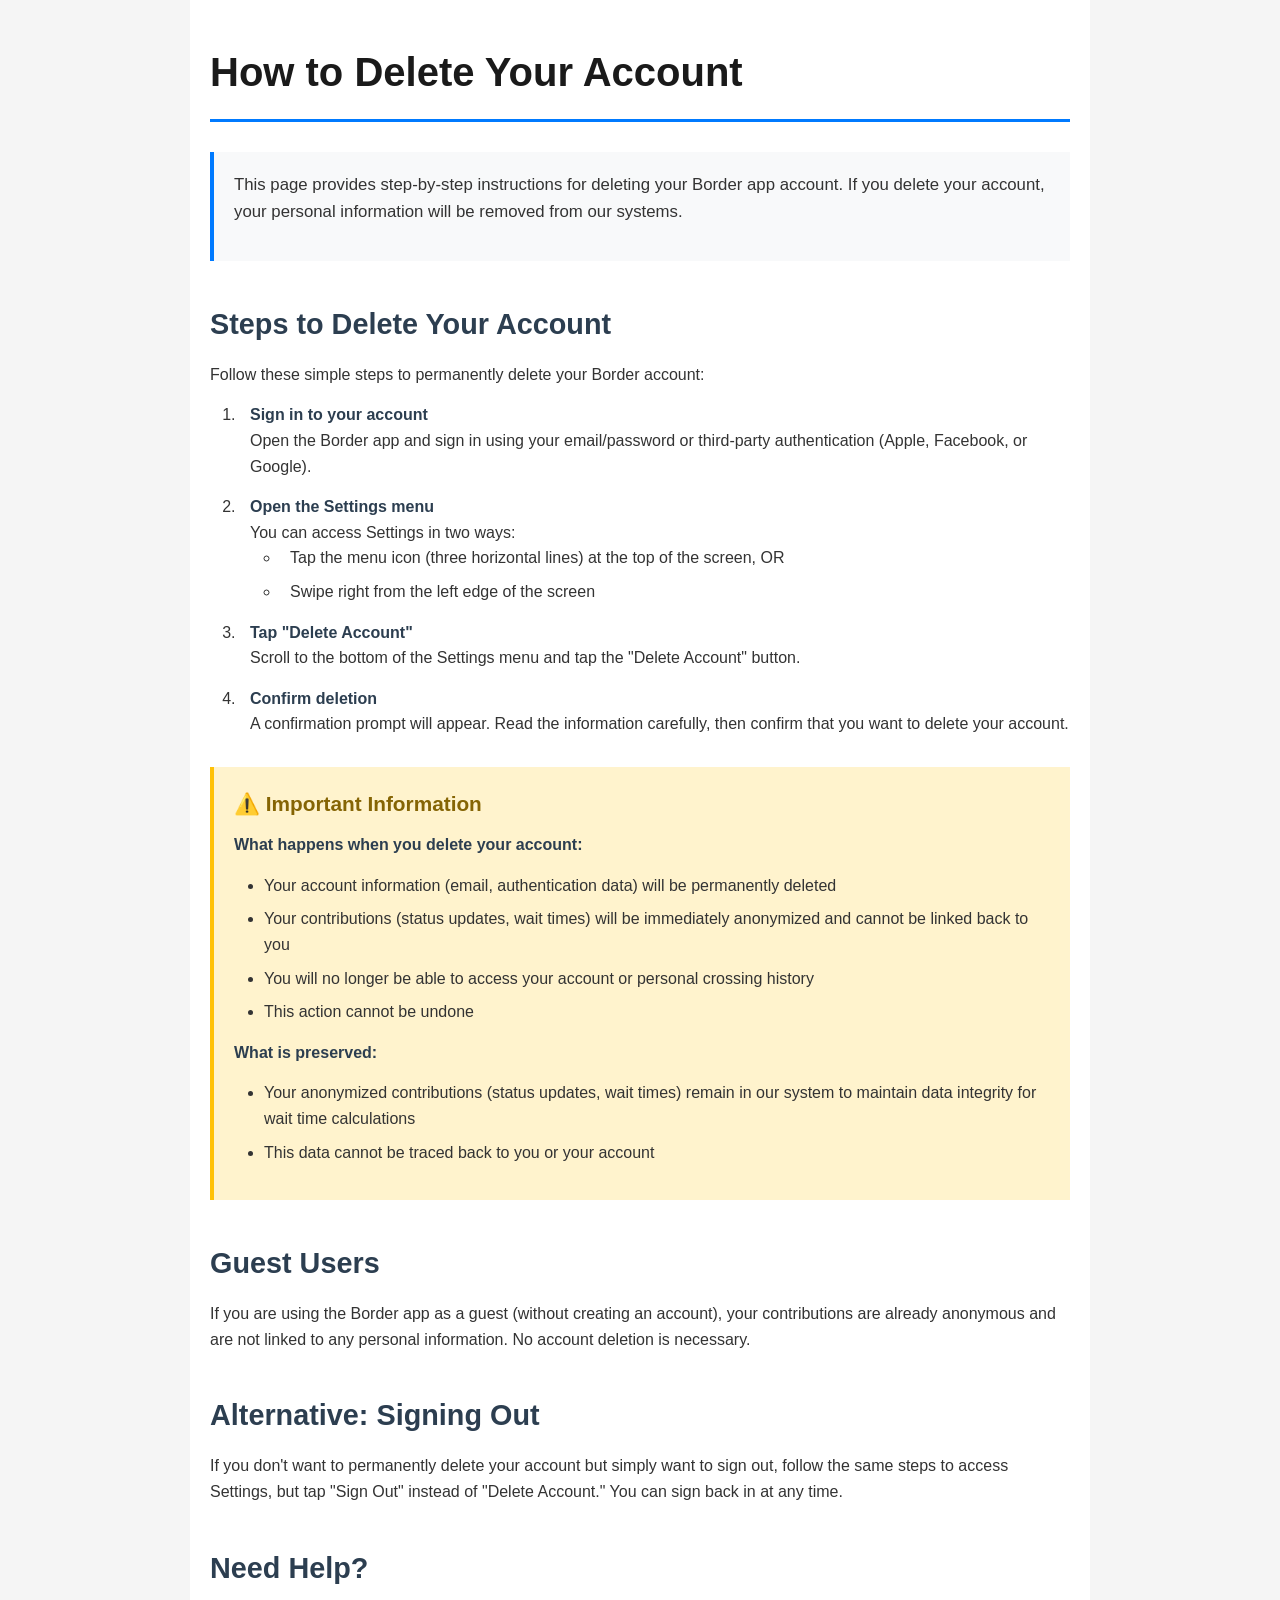
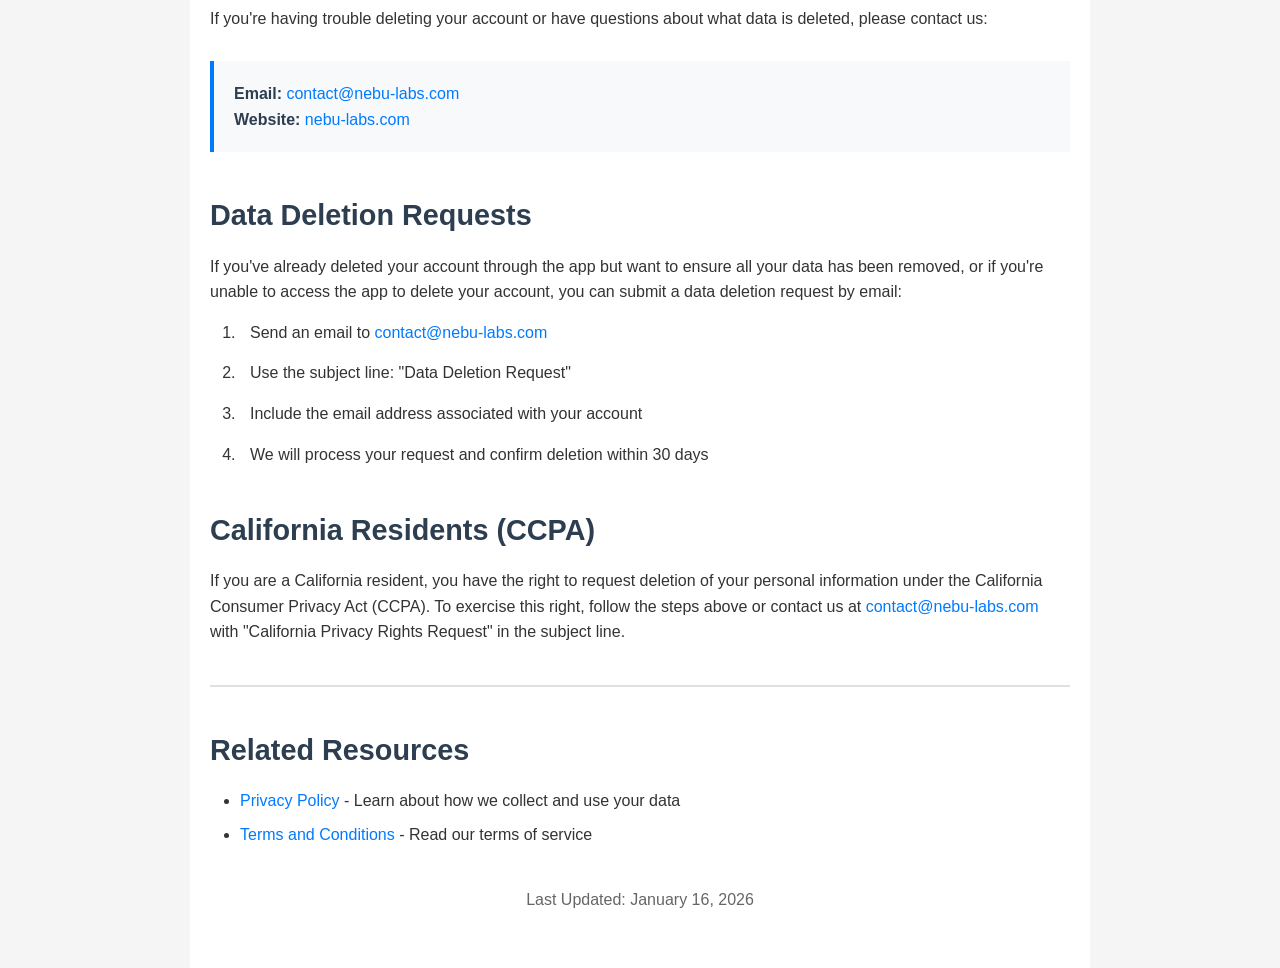
==== delete.html @ a64944a9 "Initial commit" ====
<!DOCTYPE html>
<html lang="en">
<head>
    <meta charset="UTF-8">
    <meta name="viewport" content="width=device-width, initial-scale=1.0">
    <title>How to Delete Your Account - Border App</title>
    <style>
        * {
            margin: 0;
            padding: 0;
            box-sizing: border-box;
        }
        
        body {
            font-family: -apple-system, BlinkMacSystemFont, 'Segoe UI', 'Helvetica', 'Arial', sans-serif;
            line-height: 1.6;
            color: #333;
            background: #f5f5f5;
        }
        
        .container {
            max-width: 900px;
            margin: 0 auto;
            padding: 40px 20px;
            background: white;
            min-height: 100vh;
        }
        
        h1 {
            font-size: 2.5em;
            margin-bottom: 20px;
            color: #1a1a1a;
            border-bottom: 3px solid #007AFF;
            padding-bottom: 15px;
        }
        
        .intro {
            background: #f8f9fa;
            border-left: 4px solid #007AFF;
            padding: 20px;
            margin: 30px 0;
            font-size: 1.05em;
        }
        
        h2 {
            font-size: 1.8em;
            margin-top: 40px;
            margin-bottom: 15px;
            color: #2c3e50;
        }
        
        h3 {
            font-size: 1.3em;
            margin-top: 25px;
            margin-bottom: 12px;
            color: #34495e;
        }
        
        p {
            margin-bottom: 15px;
        }
        
        ol {
            margin-left: 30px;
            margin-bottom: 20px;
        }
        
        ol li {
            margin-bottom: 15px;
            padding-left: 10px;
        }
        
        ul {
            margin-left: 30px;
            margin-bottom: 15px;
        }
        
        ul li {
            margin-bottom: 8px;
        }
        
        strong {
            color: #2c3e50;
        }
        
        a {
            color: #007AFF;
            text-decoration: none;
        }
        
        a:hover {
            text-decoration: underline;
        }
        
        .warning-box {
            background: #fff3cd;
            border-left: 4px solid #ffc107;
            padding: 20px;
            margin: 30px 0;
        }
        
        .warning-box h3 {
            color: #856404;
            margin-top: 0;
        }
        
        .contact-box {
            background: #f8f9fa;
            border-left: 4px solid #007AFF;
            padding: 20px;
            margin: 30px 0;
        }
        
        .step-number {
            background: #007AFF;
            color: white;
            border-radius: 50%;
            padding: 5px 12px;
            margin-right: 10px;
            font-weight: bold;
        }
        
        hr {
            border: none;
            border-top: 2px solid #e0e0e0;
            margin: 40px 0;
        }
        
        @media (max-width: 768px) {
            .container {
                padding: 20px 15px;
            }
            
            h1 {
                font-size: 2em;
            }
            
            h2 {
                font-size: 1.5em;
            }
        }
    </style>
</head>
<body>
    <div class="container">
        <h1>How to Delete Your Account</h1>
        
        <div class="intro">
            <p>This page provides step-by-step instructions for deleting your Border app account. If you delete your account, your personal information will be removed from our systems.</p>
        </div>

        <h2>Steps to Delete Your Account</h2>
        
        <p>Follow these simple steps to permanently delete your Border account:</p>

        <ol>
            <li>
                <strong>Sign in to your account</strong><br>
                Open the Border app and sign in using your email/password or third-party authentication (Apple, Facebook, or Google).
            </li>
            
            <li>
                <strong>Open the Settings menu</strong><br>
                You can access Settings in two ways:
                <ul>
                    <li>Tap the menu icon (three horizontal lines) at the top of the screen, OR</li>
                    <li>Swipe right from the left edge of the screen</li>
                </ul>
            </li>
            
            <li>
                <strong>Tap "Delete Account"</strong><br>
                Scroll to the bottom of the Settings menu and tap the "Delete Account" button.
            </li>
            
            <li>
                <strong>Confirm deletion</strong><br>
                A confirmation prompt will appear. Read the information carefully, then confirm that you want to delete your account.
            </li>
        </ol>

        <div class="warning-box">
            <h3>⚠️ Important Information</h3>
            <p><strong>What happens when you delete your account:</strong></p>
            <ul>
                <li>Your account information (email, authentication data) will be permanently deleted</li>
                <li>Your contributions (status updates, wait times) will be immediately anonymized and cannot be linked back to you</li>
                <li>You will no longer be able to access your account or personal crossing history</li>
                <li>This action cannot be undone</li>
            </ul>
            
            <p><strong>What is preserved:</strong></p>
            <ul>
                <li>Your anonymized contributions (status updates, wait times) remain in our system to maintain data integrity for wait time calculations</li>
                <li>This data cannot be traced back to you or your account</li>
            </ul>
        </div>

        <h2>Guest Users</h2>
        <p>If you are using the Border app as a guest (without creating an account), your contributions are already anonymous and are not linked to any personal information. No account deletion is necessary.</p>

        <h2>Alternative: Signing Out</h2>
        <p>If you don't want to permanently delete your account but simply want to sign out, follow the same steps to access Settings, but tap "Sign Out" instead of "Delete Account." You can sign back in at any time.</p>

        <h2>Need Help?</h2>
        <p>If you're having trouble deleting your account or have questions about what data is deleted, please contact us:</p>
        
        <div class="contact-box">
            <strong>Email:</strong> <a href="mailto:contact@nebu-labs.com">contact@nebu-labs.com</a><br>
            <strong>Website:</strong> <a href="https://nebu-labs.com">nebu-labs.com</a>
        </div>

        <h2>Data Deletion Requests</h2>
        <p>If you've already deleted your account through the app but want to ensure all your data has been removed, or if you're unable to access the app to delete your account, you can submit a data deletion request by email:</p>
        
        <ol>
            <li>Send an email to <a href="mailto:contact@nebu-labs.com">contact@nebu-labs.com</a></li>
            <li>Use the subject line: "Data Deletion Request"</li>
            <li>Include the email address associated with your account</li>
            <li>We will process your request and confirm deletion within 30 days</li>
        </ol>

        <h2>California Residents (CCPA)</h2>
        <p>If you are a California resident, you have the right to request deletion of your personal information under the California Consumer Privacy Act (CCPA). To exercise this right, follow the steps above or contact us at <a href="mailto:contact@nebu-labs.com">contact@nebu-labs.com</a> with "California Privacy Rights Request" in the subject line.</p>

        <hr>

        <h2>Related Resources</h2>
        <ul>
            <li><a href="privacy.html">Privacy Policy</a> - Learn about how we collect and use your data</li>
            <li><a href="terms.html">Terms and Conditions</a> - Read our terms of service</li>
        </ul>

        <p style="text-align: center; color: #666; margin-top: 40px;">Last Updated: January 16, 2026</p>
    </div>
</body>
</html>
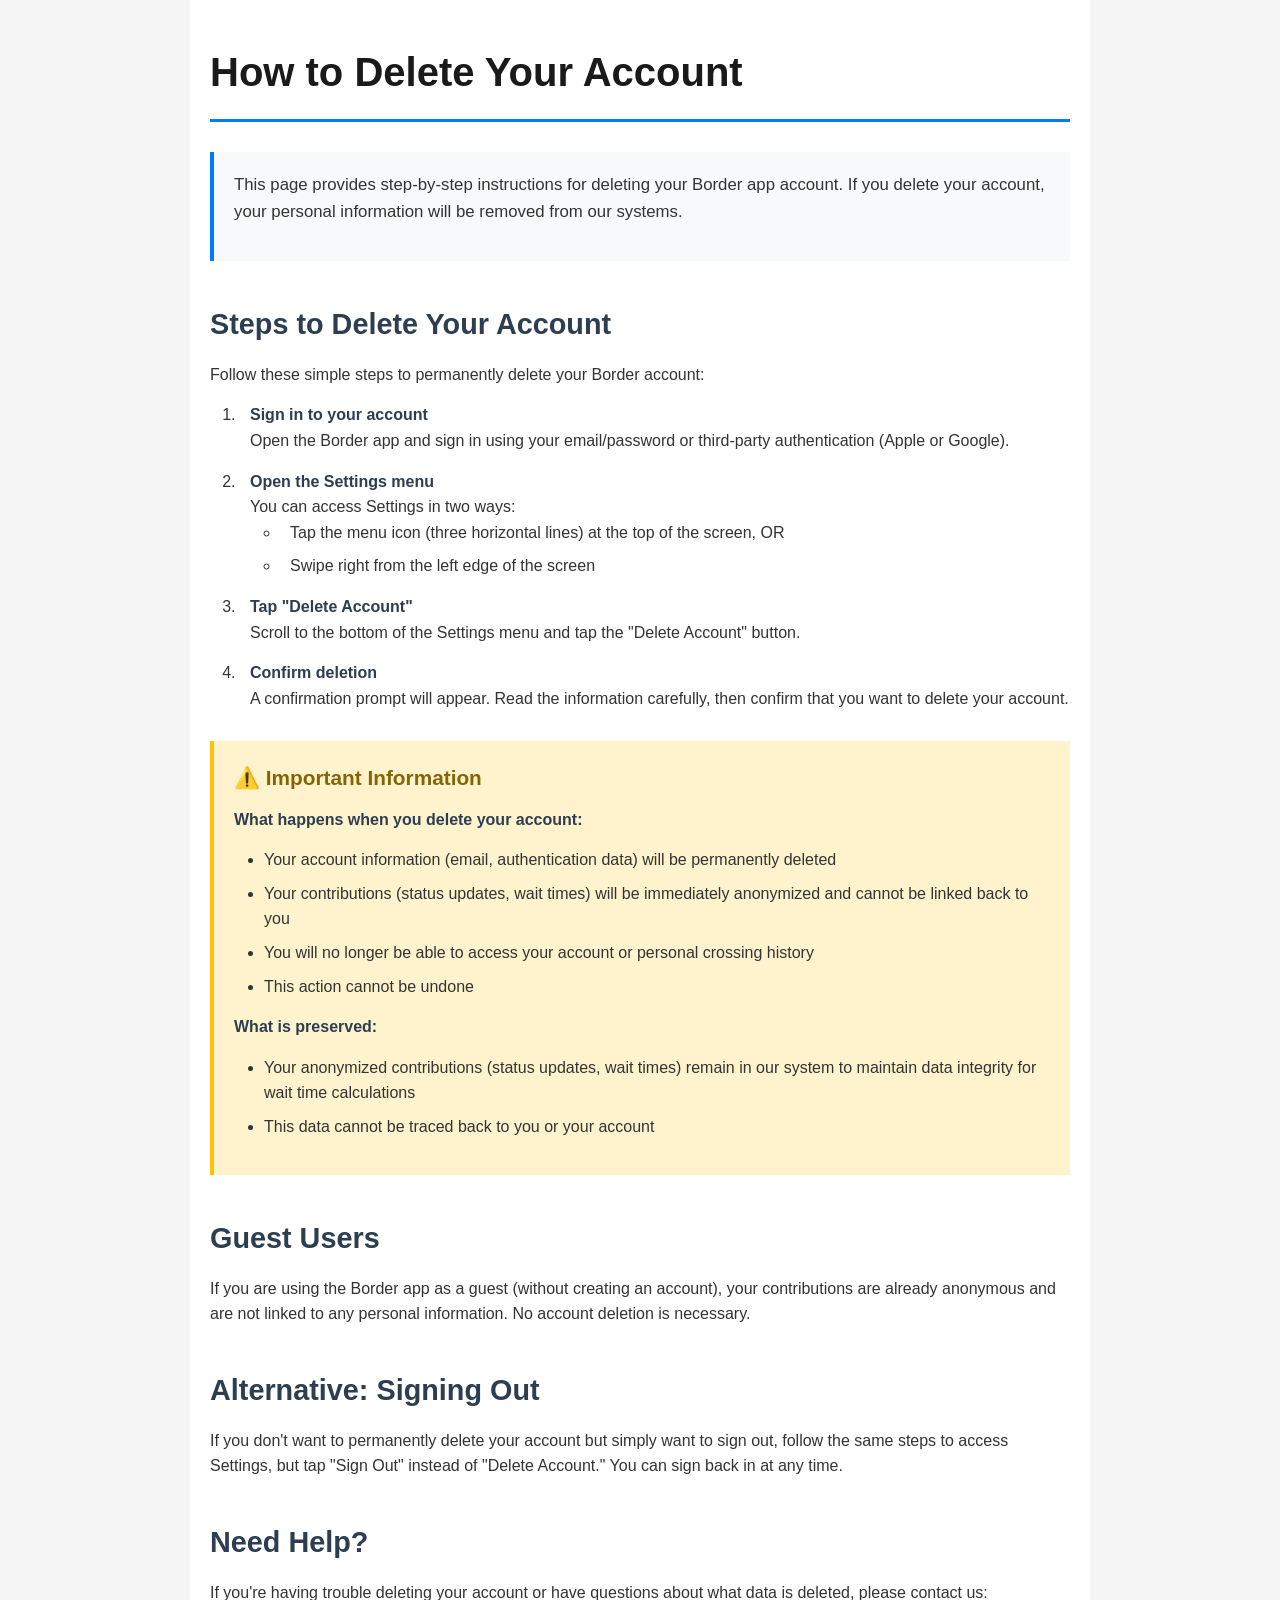
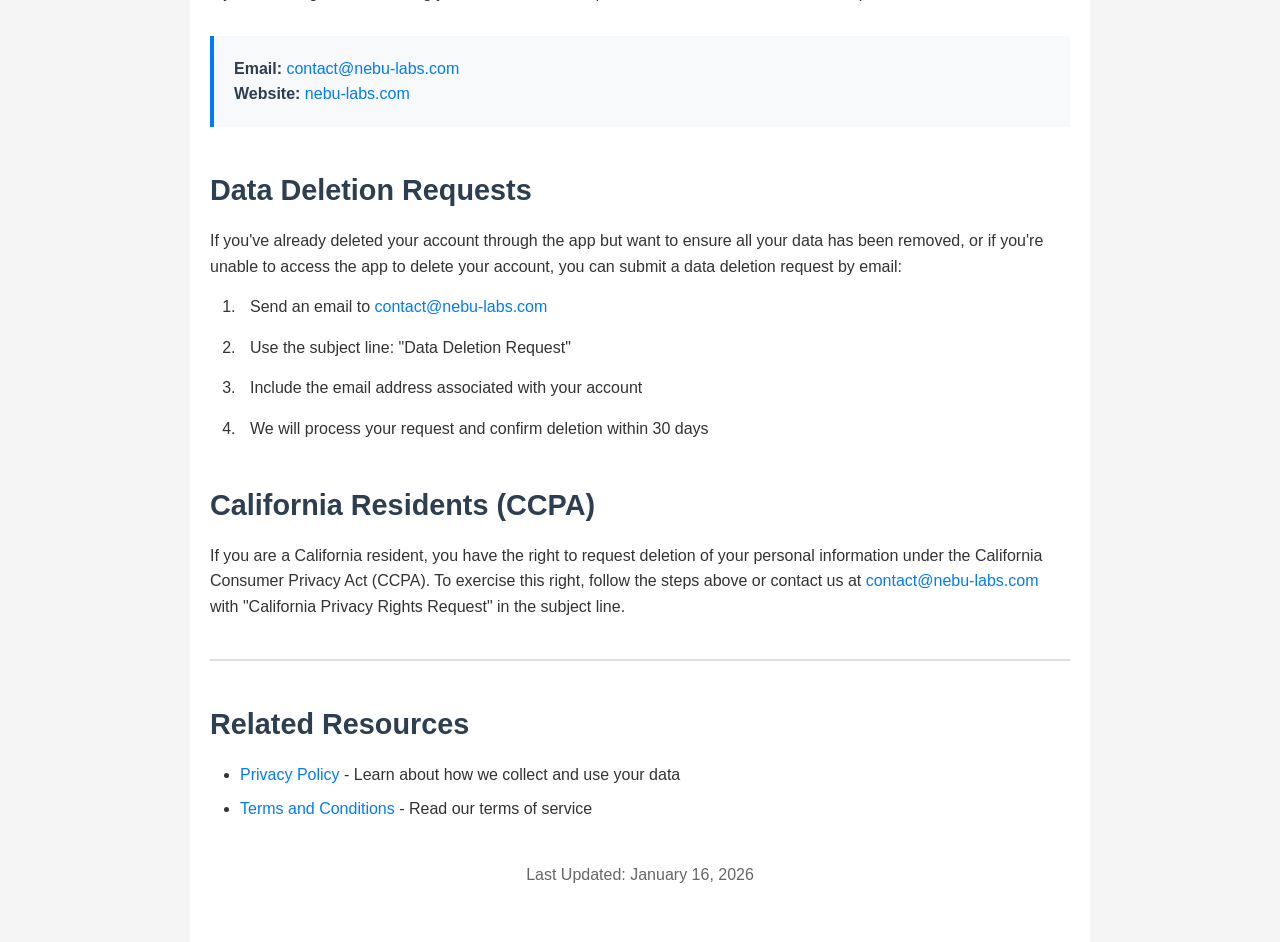
==== commit 1567b6d7: "Legal docs: push notification disclosure, drop Facebook Privacy policy did not describe push notific" ====
--- a/delete.html
+++ b/delete.html
@@ -156,7 +156,7 @@
         <ol>
             <li>
                 <strong>Sign in to your account</strong><br>
-                Open the Border app and sign in using your email/password or third-party authentication (Apple, Facebook, or Google).
+                Open the Border app and sign in using your email/password or third-party authentication (Apple or Google).
             </li>
             
             <li>
